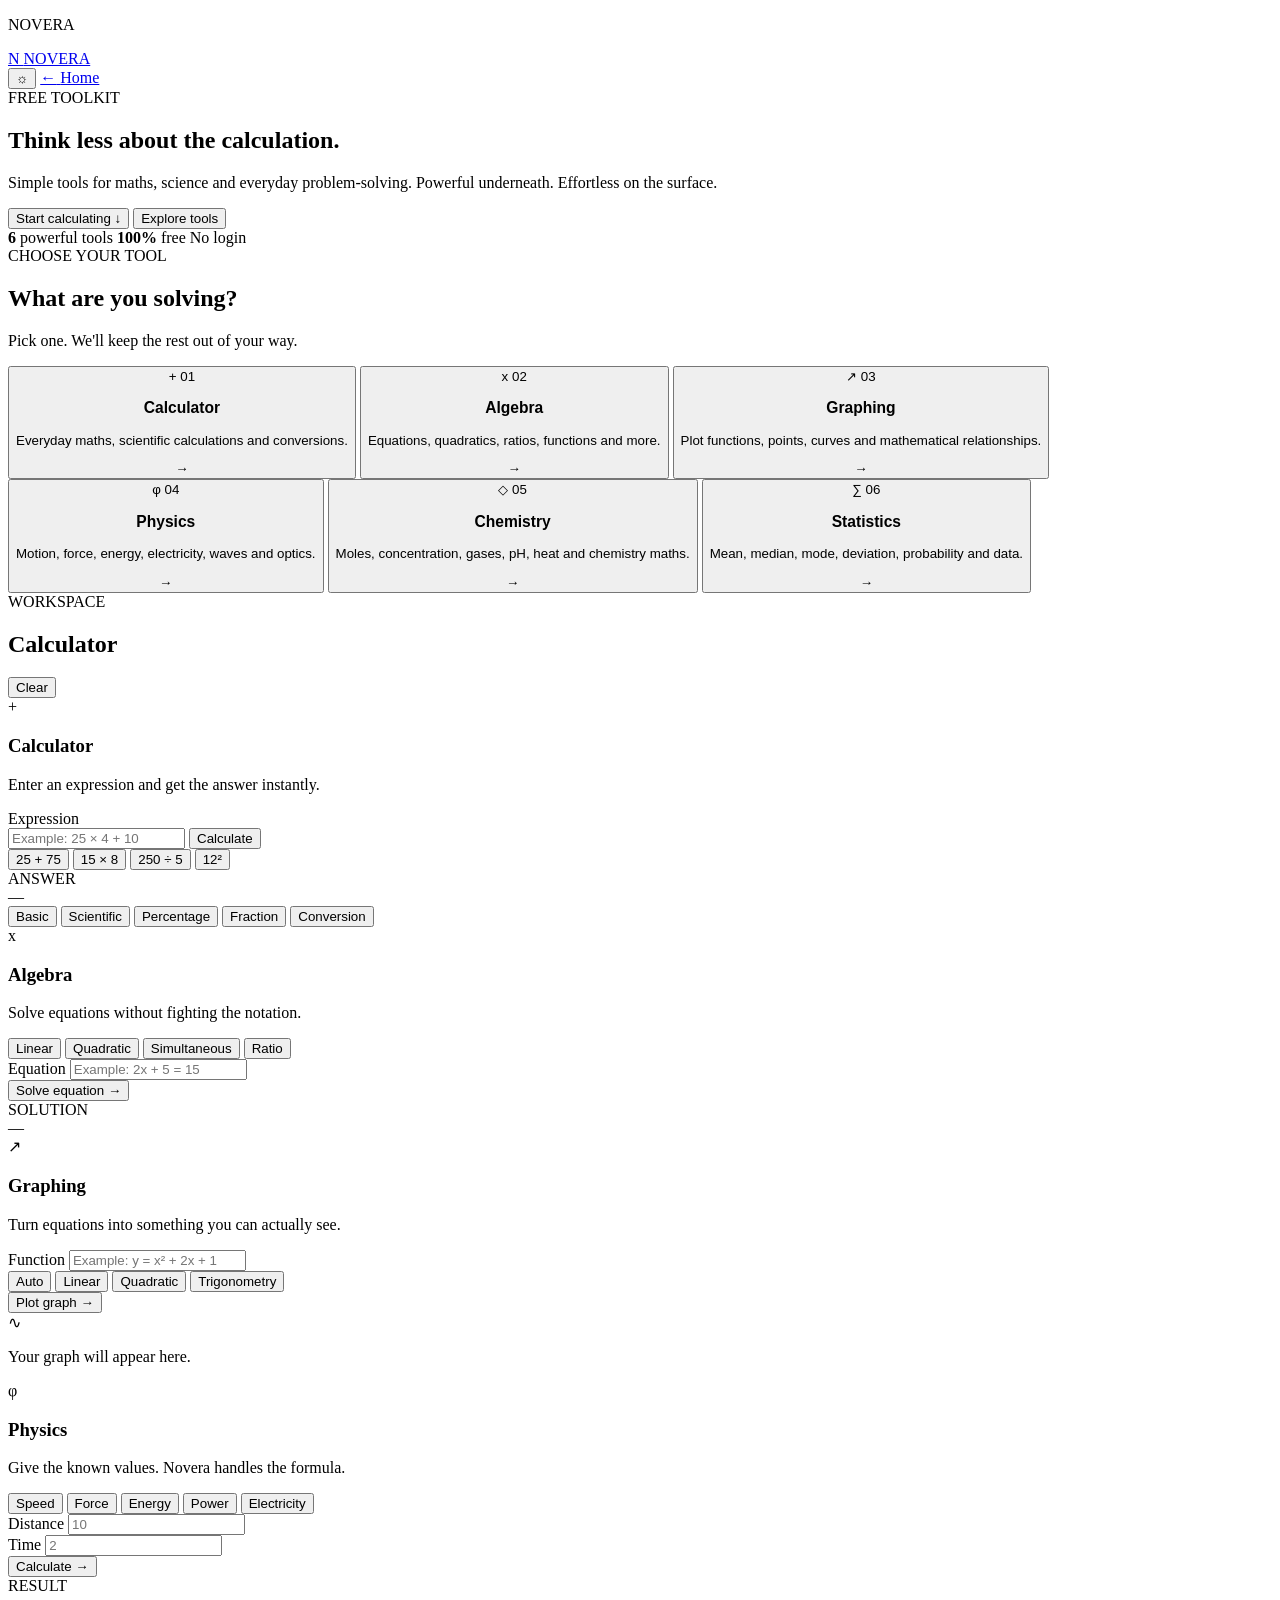
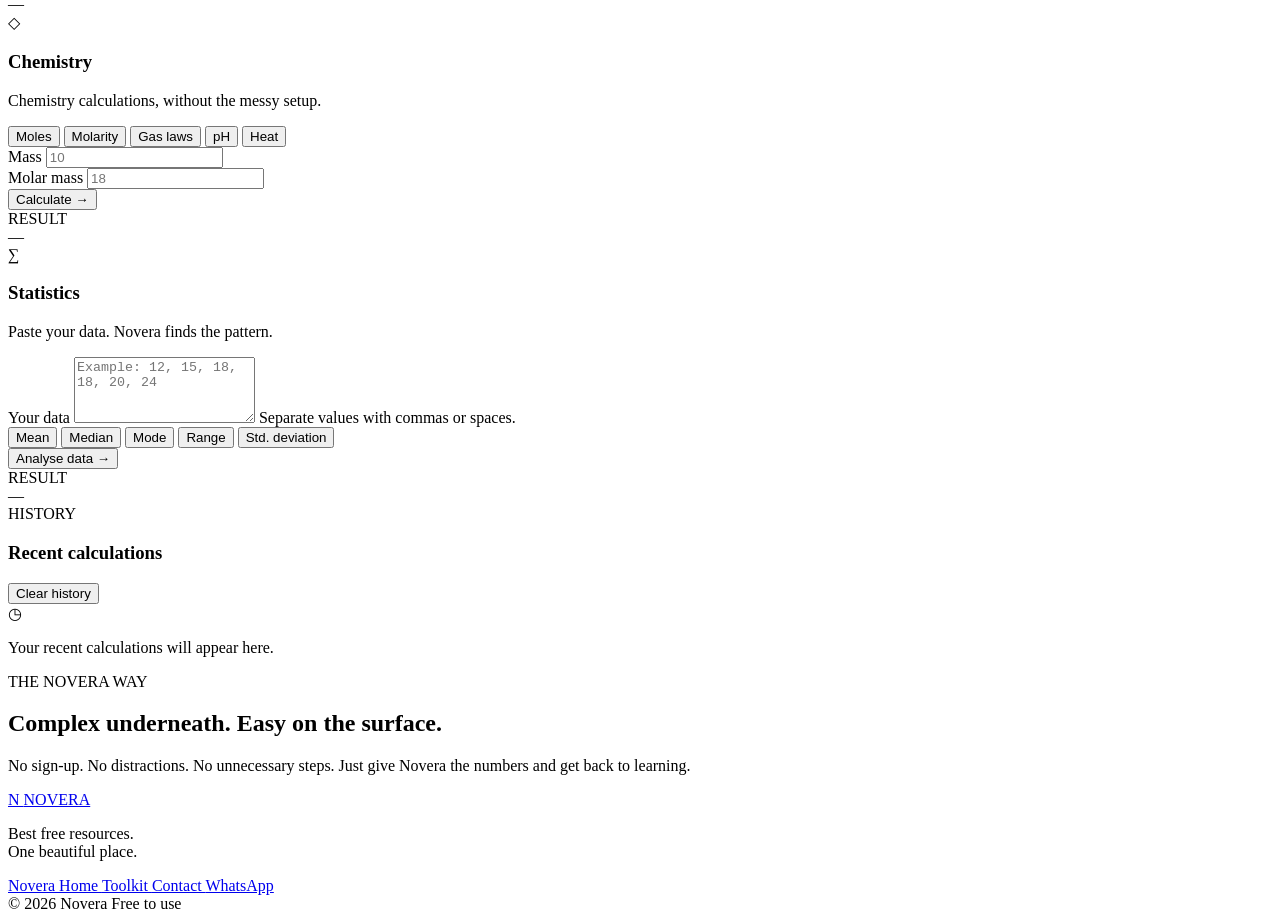
==== tools/index.html @ 9b9b4487 "Build Novera toolkit interface" ====
<!DOCTYPE html>
<html lang="en">
<head>
  <meta charset="UTF-8">

  <meta
    name="viewport"
    content="width=device-width, initial-scale=1.0, viewport-fit=cover"
  >

  <meta
    name="theme-color"
    content="#0b0c10"
  >

  <meta
    name="description"
    content="Novera Toolkit — free, simple and powerful calculators for mathematics, physics, chemistry and statistics."
  >

  <meta
    name="robots"
    content="index, follow"
  >

  <link
    rel="canonical"
    href="https://noveraeducation.github.io/novera/tools/"
  >

  <title>Novera Toolkit — Simple Tools. Powerful Calculations.</title>

  <!-- =====================================================
       TOOLKIT STYLES
  ====================================================== -->

  <link
    rel="stylesheet"
    href="toolkit.css"
  >
</head>

<body>

  <!-- =====================================================
       PAGE LOADER
  ====================================================== -->

  <div
    id="pageLoader"
    class="page-loader"
    aria-hidden="true"
  >
    <div class="loader-mark">
      <span></span>
      <span></span>
      <span></span>
    </div>

    <p>NOVERA</p>
  </div>


  <!-- =====================================================
       HEADER
  ====================================================== -->

  <header
    class="toolkit-header"
    id="toolkitHeader"
  >

    <div class="header-inner">

      <!-- Brand -->

      <a
        href="../index.html"
        class="brand"
        aria-label="Novera home"
      >

        <span class="brand-symbol">
          N
        </span>

        <span class="brand-text">
          NOVERA
        </span>

      </a>


      <!-- Header actions -->

      <div class="header-actions">

        <button
          type="button"
          class="icon-button"
          id="themeToggle"
          aria-label="Toggle dark and light mode"
          title="Toggle theme"
        >
          <span id="themeIcon">☼</span>
        </button>

        <a
          href="../index.html"
          class="back-button"
        >
          <span>←</span>
          <span>Home</span>
        </a>

      </div>

    </div>

  </header>


  <!-- =====================================================
       MAIN
  ====================================================== -->

  <main id="mainContent">


    <!-- ===================================================
         HERO
    ==================================================== -->

    <section
      class="toolkit-hero"
      aria-labelledby="toolkitTitle"
    >

      <div class="hero-glow hero-glow-one"></div>
      <div class="hero-glow hero-glow-two"></div>

      <div class="hero-inner">

        <div class="eyebrow">
          <span class="eyebrow-dot"></span>
          FREE TOOLKIT
        </div>


        <h1 id="toolkitTitle">
          Think less about
          <span>the calculation.</span>
        </h1>


        <p class="hero-description">
          Simple tools for maths, science and everyday problem-solving.
          Powerful underneath. Effortless on the surface.
        </p>


        <div class="hero-actions">

          <button
            type="button"
            class="primary-action"
            id="startToolkit"
          >
            <span>Start calculating</span>
            <span class="action-arrow">↓</span>
          </button>

          <button
            type="button"
            class="secondary-action"
            id="showAllTools"
          >
            Explore tools
          </button>

        </div>


        <div class="hero-meta">

          <span>
            <strong>6</strong>
            powerful tools
          </span>

          <span class="meta-divider"></span>

          <span>
            <strong>100%</strong>
            free
          </span>

          <span class="meta-divider"></span>

          <span>
            No login
          </span>

        </div>

      </div>

    </section>


    <!-- ===================================================
         TOOL SELECTOR
    ==================================================== -->

    <section
      class="tool-selector-section"
      id="tools"
      aria-labelledby="toolSelectorTitle"
    >

      <div class="section-container">


        <div class="section-heading">

          <div>

            <span class="section-kicker">
              CHOOSE YOUR TOOL
            </span>

            <h2 id="toolSelectorTitle">
              What are you solving?
            </h2>

          </div>

          <p class="section-note">
            Pick one. We'll keep the rest out of your way.
          </p>

        </div>


        <!-- =================================================
             TOOL CARDS
        ================================================== -->

        <div
          class="tool-grid"
          id="toolGrid"
        >


          <!-- CALCULATOR -->

          <button
            type="button"
            class="tool-card active"
            data-tool="calculator"
            aria-label="Open Calculator"
          >

            <div class="tool-card-top">

              <span class="tool-icon calculator-icon">
                +
              </span>

              <span class="tool-number">
                01
              </span>

            </div>

            <div class="tool-card-content">

              <h3>
                Calculator
              </h3>

              <p>
                Everyday maths, scientific calculations and conversions.
              </p>

            </div>

            <span class="tool-card-arrow">
              →
            </span>

          </button>


          <!-- ALGEBRA -->

          <button
            type="button"
            class="tool-card"
            data-tool="algebra"
            aria-label="Open Algebra"
          >

            <div class="tool-card-top">

              <span class="tool-icon algebra-icon">
                x
              </span>

              <span class="tool-number">
                02
              </span>

            </div>

            <div class="tool-card-content">

              <h3>
                Algebra
              </h3>

              <p>
                Equations, quadratics, ratios, functions and more.
              </p>

            </div>

            <span class="tool-card-arrow">
              →
            </span>

          </button>


          <!-- GRAPH -->

          <button
            type="button"
            class="tool-card"
            data-tool="graph"
            aria-label="Open Graphing"
          >

            <div class="tool-card-top">

              <span class="tool-icon graph-icon">
                ↗
              </span>

              <span class="tool-number">
                03
              </span>

            </div>

            <div class="tool-card-content">

              <h3>
                Graphing
              </h3>

              <p>
                Plot functions, points, curves and mathematical relationships.
              </p>

            </div>

            <span class="tool-card-arrow">
              →
            </span>

          </button>


          <!-- PHYSICS -->

          <button
            type="button"
            class="tool-card"
            data-tool="physics"
            aria-label="Open Physics"
          >

            <div class="tool-card-top">

              <span class="tool-icon physics-icon">
                φ
              </span>

              <span class="tool-number">
                04
              </span>

            </div>

            <div class="tool-card-content">

              <h3>
                Physics
              </h3>

              <p>
                Motion, force, energy, electricity, waves and optics.
              </p>

            </div>

            <span class="tool-card-arrow">
              →
            </span>

          </button>


          <!-- CHEMISTRY -->

          <button
            type="button"
            class="tool-card"
            data-tool="chemistry"
            aria-label="Open Chemistry"
          >

            <div class="tool-card-top">

              <span class="tool-icon chemistry-icon">
                ◇
              </span>

              <span class="tool-number">
                05
              </span>

            </div>

            <div class="tool-card-content">

              <h3>
                Chemistry
              </h3>

              <p>
                Moles, concentration, gases, pH, heat and chemistry maths.
              </p>

            </div>

            <span class="tool-card-arrow">
              →
            </span>

          </button>


          <!-- STATISTICS -->

          <button
            type="button"
            class="tool-card"
            data-tool="statistics"
            aria-label="Open Statistics"
          >

            <div class="tool-card-top">

              <span class="tool-icon statistics-icon">
                ∑
              </span>

              <span class="tool-number">
                06
              </span>

            </div>

            <div class="tool-card-content">

              <h3>
                Statistics
              </h3>

              <p>
                Mean, median, mode, deviation, probability and data.
              </p>

            </div>

            <span class="tool-card-arrow">
              →
            </span>

          </button>


        </div>

      </div>

    </section>


    <!-- ===================================================
         WORKSPACE
    ==================================================== -->

    <section
      class="workspace-section"
      id="workspace"
      aria-labelledby="workspaceTitle"
    >

      <div class="workspace-container">


        <!-- Workspace header -->

        <div class="workspace-header">

          <div>

            <span class="section-kicker">
              WORKSPACE
            </span>

            <h2 id="workspaceTitle">
              Calculator
            </h2>

          </div>


          <button
            type="button"
            class="clear-button"
            id="clearWorkspace"
          >
            Clear
          </button>

        </div>


        <!-- =================================================
             TOOL PANEL
        ================================================== -->

        <div
          class="tool-workspace"
          id="toolWorkspace"
        >


          <!-- =================================================
               CALCULATOR PANEL
          ================================================== -->

          <div
            class="tool-panel active-panel"
            id="panel-calculator"
            data-panel="calculator"
          >

            <div class="panel-intro">

              <span class="panel-icon">
                +
              </span>

              <div>

                <h3>
                  Calculator
                </h3>

                <p>
                  Enter an expression and get the answer instantly.
                </p>

              </div>

            </div>


            <div class="input-group">

              <label for="calculatorInput">
                Expression
              </label>

              <div class="input-with-action">

                <input
                  type="text"
                  id="calculatorInput"
                  class="main-input"
                  inputmode="decimal"
                  autocomplete="off"
                  spellcheck="false"
                  placeholder="Example: 25 × 4 + 10"
                >

                <button
                  type="button"
                  class="input-action"
                  id="calculateBasic"
                >
                  Calculate
                </button>

              </div>

            </div>


            <div class="quick-chips">

              <button type="button" data-expression="25 + 75">
                25 + 75
              </button>

              <button type="button" data-expression="15 × 8">
                15 × 8
              </button>

              <button type="button" data-expression="250 ÷ 5">
                250 ÷ 5
              </button>

              <button type="button" data-expression="12²">
                12²
              </button>

            </div>


            <div
              class="answer-card"
              id="calculatorAnswer"
              aria-live="polite"
            >

              <span class="answer-label">
                ANSWER
              </span>

              <div class="answer-value">
                —
              </div>

              <div class="answer-unit"></div>

              <div class="answer-formula"></div>

            </div>


            <div class="calculator-modes">

              <button
                type="button"
                class="mode-button active"
                data-calculator-mode="basic"
              >
                Basic
              </button>

              <button
                type="button"
                class="mode-button"
                data-calculator-mode="scientific"
              >
                Scientific
              </button>

              <button
                type="button"
                class="mode-button"
                data-calculator-mode="percentage"
              >
                Percentage
              </button>

              <button
                type="button"
                class="mode-button"
                data-calculator-mode="fraction"
              >
                Fraction
              </button>

              <button
                type="button"
                class="mode-button"
                data-calculator-mode="conversion"
              >
                Conversion
              </button>

            </div>

          </div>


          <!-- =================================================
               ALGEBRA PANEL
          ================================================== -->

          <div
            class="tool-panel"
            id="panel-algebra"
            data-panel="algebra"
          >

            <div class="panel-intro">

              <span class="panel-icon">
                x
              </span>

              <div>

                <h3>
                  Algebra
                </h3>

                <p>
                  Solve equations without fighting the notation.
                </p>

              </div>

            </div>


            <div class="algebra-mode-selector">

              <button
                type="button"
                class="subtool-button active"
                data-algebra-mode="linear"
              >
                Linear
              </button>

              <button
                type="button"
                class="subtool-button"
                data-algebra-mode="quadratic"
              >
                Quadratic
              </button>

              <button
                type="button"
                class="subtool-button"
                data-algebra-mode="simultaneous"
              >
                Simultaneous
              </button>

              <button
                type="button"
                class="subtool-button"
                data-algebra-mode="ratio"
              >
                Ratio
              </button>

            </div>


            <div class="input-group">

              <label for="algebraInput">
                Equation
              </label>

              <input
                type="text"
                id="algebraInput"
                class="main-input"
                autocomplete="off"
                spellcheck="false"
                placeholder="Example: 2x + 5 = 15"
              >

            </div>


            <button
              type="button"
              class="primary-calculate-button"
              id="solveAlgebra"
            >
              Solve equation
              <span>→</span>
            </button>


            <div
              class="answer-card"
              id="algebraAnswer"
              aria-live="polite"
            >

              <span class="answer-label">
                SOLUTION
              </span>

              <div class="answer-value">
                —
              </div>

              <div class="answer-formula"></div>

              <div class="answer-steps"></div>

            </div>

          </div>


          <!-- =================================================
               GRAPH PANEL
          ================================================== -->

          <div
            class="tool-panel"
            id="panel-graph"
            data-panel="graph"
          >

            <div class="panel-intro">

              <span class="panel-icon">
                ↗
              </span>

              <div>

                <h3>
                  Graphing
                </h3>

                <p>
                  Turn equations into something you can actually see.
                </p>

              </div>

            </div>


            <div class="input-group">

              <label for="graphInput">
                Function
              </label>

              <input
                type="text"
                id="graphInput"
                class="main-input"
                autocomplete="off"
                spellcheck="false"
                placeholder="Example: y = x² + 2x + 1"
              >

            </div>


            <div class="graph-options">

              <button
                type="button"
                class="option-chip active"
                data-graph-type="auto"
              >
                Auto
              </button>

              <button
                type="button"
                class="option-chip"
                data-graph-type="linear"
              >
                Linear
              </button>

              <button
                type="button"
                class="option-chip"
                data-graph-type="quadratic"
              >
                Quadratic
              </button>

              <button
                type="button"
                class="option-chip"
                data-graph-type="trig"
              >
                Trigonometry
              </button>

            </div>


            <button
              type="button"
              class="primary-calculate-button"
              id="plotGraph"
            >
              Plot graph
              <span>→</span>
            </button>


            <div
              class="graph-display"
              id="graphDisplay"
            >

              <div class="graph-empty-state">

                <span class="graph-empty-icon">
                  ∿
                </span>

                <p>
                  Your graph will appear here.
                </p>

              </div>

            </div>

          </div>


          <!-- =================================================
               PHYSICS PANEL
          ================================================== -->

          <div
            class="tool-panel"
            id="panel-physics"
            data-panel="physics"
          >

            <div class="panel-intro">

              <span class="panel-icon">
                φ
              </span>

              <div>

                <h3>
                  Physics
                </h3>

                <p>
                  Give the known values. Novera handles the formula.
                </p>

              </div>

            </div>


            <div class="physics-selector">

              <button
                type="button"
                class="subtool-button active"
                data-physics-mode="speed"
              >
                Speed
              </button>

              <button
                type="button"
                class="subtool-button"
                data-physics-mode="force"
              >
                Force
              </button>

              <button
                type="button"
                class="subtool-button"
                data-physics-mode="energy"
              >
                Energy
              </button>

              <button
                type="button"
                class="subtool-button"
                data-physics-mode="power"
              >
                Power
              </button>

              <button
                type="button"
                class="subtool-button"
                data-physics-mode="electricity"
              >
                Electricity
              </button>

            </div>


            <div
              class="dynamic-fields"
              id="physicsFields"
            >

              <div class="input-group">

                <label for="physicsDistance">
                  Distance
                </label>

                <input
                  type="number"
                  id="physicsDistance"
                  class="main-input"
                  inputmode="decimal"
                  placeholder="10"
                >

              </div>


              <div class="input-group">

                <label for="physicsTime">
                  Time
                </label>

                <input
                  type="number"
                  id="physicsTime"
                  class="main-input"
                  inputmode="decimal"
                  placeholder="2"
                >

              </div>

            </div>


            <button
              type="button"
              class="primary-calculate-button"
              id="calculatePhysics"
            >
              Calculate
              <span>→</span>
            </button>


            <div
              class="answer-card"
              id="physicsAnswer"
              aria-live="polite"
            >

              <span class="answer-label">
                RESULT
              </span>

              <div class="answer-value">
                —
              </div>

              <div class="answer-unit"></div>

              <div class="answer-formula"></div>

              <div class="answer-steps"></div>

            </div>

          </div>


          <!-- =================================================
               CHEMISTRY PANEL
          ================================================== -->

          <div
            class="tool-panel"
            id="panel-chemistry"
            data-panel="chemistry"
          >

            <div class="panel-intro">

              <span class="panel-icon">
                ◇
              </span>

              <div>

                <h3>
                  Chemistry
                </h3>

                <p>
                  Chemistry calculations, without the messy setup.
                </p>

              </div>

            </div>


            <div class="chemistry-selector">

              <button
                type="button"
                class="subtool-button active"
                data-chemistry-mode="moles"
              >
                Moles
              </button>

              <button
                type="button"
                class="subtool-button"
                data-chemistry-mode="molarity"
              >
                Molarity
              </button>

              <button
                type="button"
                class="subtool-button"
                data-chemistry-mode="gas"
              >
                Gas laws
              </button>

              <button
                type="button"
                class="subtool-button"
                data-chemistry-mode="ph"
              >
                pH
              </button>

              <button
                type="button"
                class="subtool-button"
                data-chemistry-mode="heat"
              >
                Heat
              </button>

            </div>


            <div
              class="dynamic-fields"
              id="chemistryFields"
            >

              <div class="input-group">

                <label for="chemistryValueOne">
                  Mass
                </label>

                <input
                  type="number"
                  id="chemistryValueOne"
                  class="main-input"
                  inputmode="decimal"
                  placeholder="10"
                >

              </div>


              <div class="input-group">

                <label for="chemistryValueTwo">
                  Molar mass
                </label>

                <input
                  type="number"
                  id="chemistryValueTwo"
                  class="main-input"
                  inputmode="decimal"
                  placeholder="18"
                >

              </div>

            </div>


            <button
              type="button"
              class="primary-calculate-button"
              id="calculateChemistry"
            >
              Calculate
              <span>→</span>
            </button>


            <div
              class="answer-card"
              id="chemistryAnswer"
              aria-live="polite"
            >

              <span class="answer-label">
                RESULT
              </span>

              <div class="answer-value">
                —
              </div>

              <div class="answer-unit"></div>

              <div class="answer-formula"></div>

              <div class="answer-steps"></div>

            </div>

          </div>


          <!-- =================================================
               STATISTICS PANEL
          ================================================== -->

          <div
            class="tool-panel"
            id="panel-statistics"
            data-panel="statistics"
          >

            <div class="panel-intro">

              <span class="panel-icon">
                ∑
              </span>

              <div>

                <h3>
                  Statistics
                </h3>

                <p>
                  Paste your data. Novera finds the pattern.
                </p>

              </div>

            </div>


            <div class="input-group">

              <label for="statisticsInput">
                Your data
              </label>

              <textarea
                id="statisticsInput"
                class="data-input"
                rows="4"
                spellcheck="false"
                placeholder="Example: 12, 15, 18, 18, 20, 24"
              ></textarea>

              <span class="input-help">
                Separate values with commas or spaces.
              </span>

            </div>


            <div class="statistics-selector">

              <button
                type="button"
                class="subtool-button active"
                data-statistics-mode="mean"
              >
                Mean
              </button>

              <button
                type="button"
                class="subtool-button"
                data-statistics-mode="median"
              >
                Median
              </button>

              <button
                type="button"
                class="subtool-button"
                data-statistics-mode="mode"
              >
                Mode
              </button>

              <button
                type="button"
                class="subtool-button"
                data-statistics-mode="range"
              >
                Range
              </button>

              <button
                type="button"
                class="subtool-button"
                data-statistics-mode="sd"
              >
                Std. deviation
              </button>

            </div>


            <button
              type="button"
              class="primary-calculate-button"
              id="calculateStatistics"
            >
              Analyse data
              <span>→</span>
            </button>


            <div
              class="answer-card"
              id="statisticsAnswer"
              aria-live="polite"
            >

              <span class="answer-label">
                RESULT
              </span>

              <div class="answer-value">
                —
              </div>

              <div class="answer-formula"></div>

              <div class="answer-steps"></div>

            </div>

          </div>


        </div>


        <!-- =================================================
             RECENT / HISTORY
        ================================================== -->

        <div
          class="calculation-history"
          id="calculationHistory"
        >

          <div class="history-header">

            <div>

              <span class="section-kicker">
                HISTORY
              </span>

              <h3>
                Recent calculations
              </h3>

            </div>

            <button
              type="button"
              id="clearHistory"
              class="text-button"
            >
              Clear history
            </button>

          </div>


          <div
            class="history-list"
            id="historyList"
          >

            <div class="history-empty">
              <span>◷</span>
              <p>
                Your recent calculations will appear here.
              </p>
            </div>

          </div>

        </div>

      </div>

    </section>


    <!-- ===================================================
         SIMPLE PHILOSOPHY
    ==================================================== -->

    <section class="toolkit-philosophy">

      <div class="philosophy-inner">

        <span class="section-kicker">
          THE NOVERA WAY
        </span>

        <h2>
          Complex underneath.
          <span>Easy on the surface.</span>
        </h2>

        <p>
          No sign-up. No distractions. No unnecessary steps.
          Just give Novera the numbers and get back to learning.
        </p>

      </div>

    </section>


  </main>


  <!-- =====================================================
       FOOTER
  ====================================================== -->

  <footer class="toolkit-footer">

    <div class="footer-inner">

      <div class="footer-brand">

        <a
          href="../index.html"
          class="brand"
        >

          <span class="brand-symbol">
            N
          </span>

          <span class="brand-text">
            NOVERA
          </span>

        </a>

        <p>
          Best free resources.<br>
          One beautiful place.
        </p>

      </div>


      <div class="footer-links">

        <a href="../index.html">
          Novera Home
        </a>

        <a href="#tools">
          Toolkit
        </a>

        <a href="mailto:novera.education@proton.me">
          Contact
        </a>

        <a
          href="https://wa.me/917699256003"
          target="_blank"
          rel="noopener"
        >
          WhatsApp
        </a>

      </div>


      <div class="footer-bottom">

        <span>
          © 2026 Novera
        </span>

        <span>
          Free to use
        </span>

      </div>

    </div>

  </footer>


  <!-- =====================================================
       TOOL ENGINES
  ====================================================== -->

  <script src="calculator.js"></script>
  <script src="algebra.js"></script>
  <script src="graph.js"></script>
  <script src="physics.js"></script>
  <script src="chemistry.js"></script>
  <script src="statistics.js"></script>


  <!-- =====================================================
       TOOLKIT CONTROLLER
  ====================================================== -->

  <script src="toolkit.js"></script>


</body>
</html>
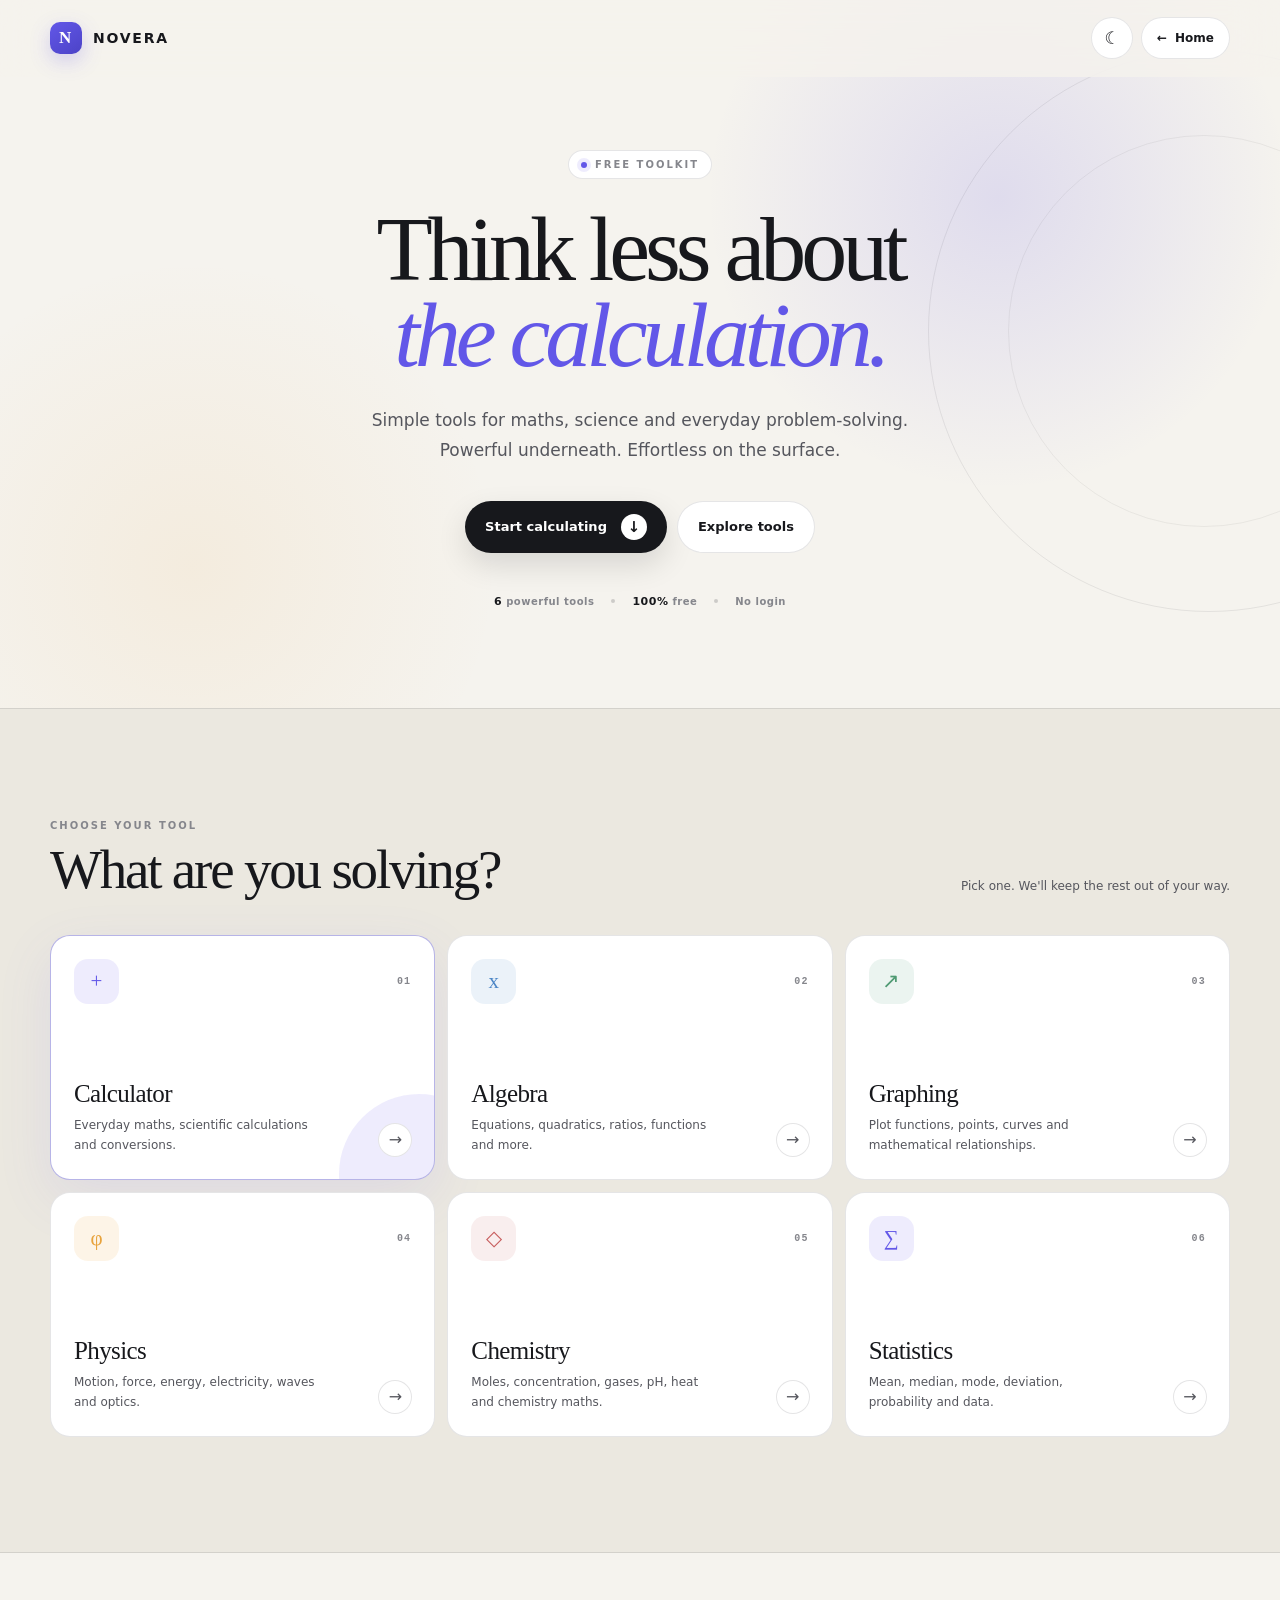
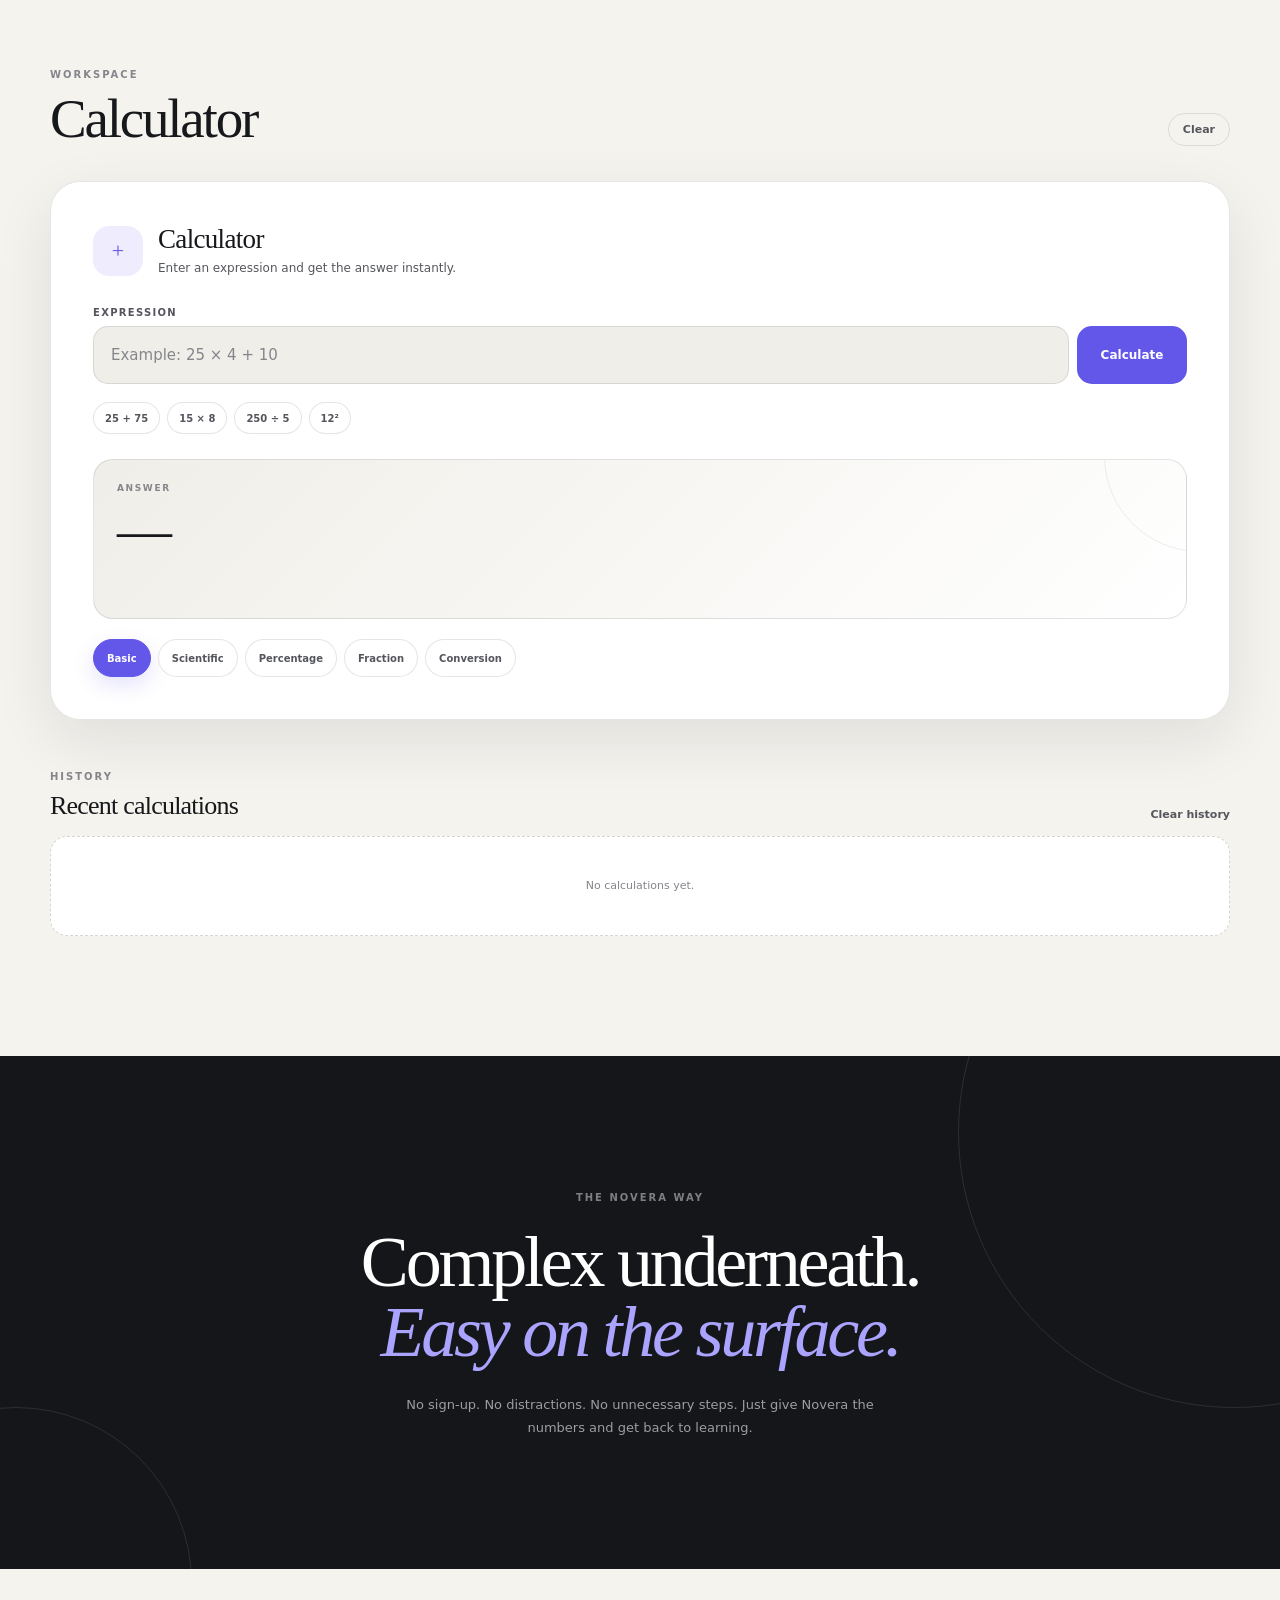
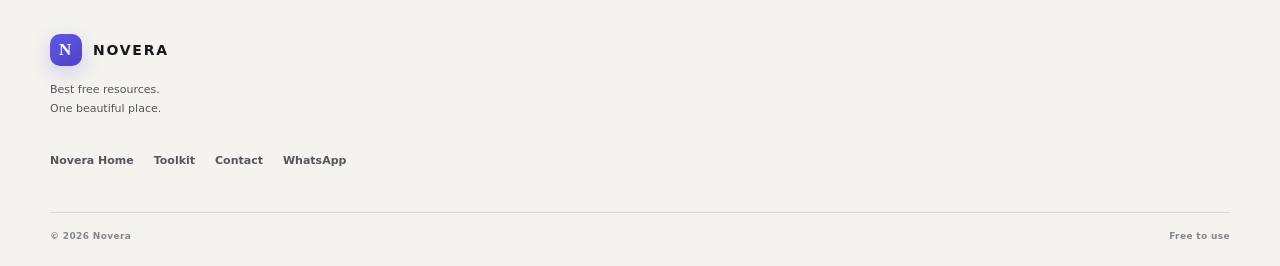
==== commit 11cc00fe: "Update index.html" ====
--- a/tools/index.html
+++ b/tools/index.html
@@ -29,10 +29,6 @@
   >
 
   <title>Novera Toolkit — Simple Tools. Powerful Calculations.</title>
-
-  <!-- =====================================================
-       TOOLKIT STYLES
-  ====================================================== -->
 
   <link
     rel="stylesheet"
@@ -43,25 +39,6 @@
 <body>
 
   <!-- =====================================================
-       PAGE LOADER
-  ====================================================== -->
-
-  <div
-    id="pageLoader"
-    class="page-loader"
-    aria-hidden="true"
-  >
-    <div class="loader-mark">
-      <span></span>
-      <span></span>
-      <span></span>
-    </div>
-
-    <p>NOVERA</p>
-  </div>
-
-
-  <!-- =====================================================
        HEADER
   ====================================================== -->
 
@@ -71,27 +48,15 @@
   >
 
     <div class="header-inner">
-
-      <!-- Brand -->
 
       <a
         href="../index.html"
         class="brand"
         aria-label="Novera home"
       >
-
-        <span class="brand-symbol">
-          N
-        </span>
-
-        <span class="brand-text">
-          NOVERA
-        </span>
-
+        <span class="brand-symbol">N</span>
+        <span class="brand-text">NOVERA</span>
       </a>
-
-
-      <!-- Header actions -->
 
       <div class="header-actions">
 
@@ -126,7 +91,6 @@
 
   <main id="mainContent">
 
-
     <!-- ===================================================
          HERO
     ==================================================== -->
@@ -146,19 +110,16 @@
           FREE TOOLKIT
         </div>
 
-
         <h1 id="toolkitTitle">
           Think less about
           <span>the calculation.</span>
         </h1>
 
-
         <p class="hero-description">
           Simple tools for maths, science and everyday problem-solving.
           Powerful underneath. Effortless on the surface.
         </p>
 
-
         <div class="hero-actions">
 
           <button
@@ -179,7 +140,6 @@
           </button>
 
         </div>
-
 
         <div class="hero-meta">
 
@@ -220,7 +180,6 @@
 
       <div class="section-container">
 
-
         <div class="section-heading">
 
           <div>
@@ -242,15 +201,12 @@
         </div>
 
 
-        <!-- =================================================
-             TOOL CARDS
-        ================================================== -->
+        <!-- TOOL GRID -->
 
         <div
           class="tool-grid"
           id="toolGrid"
         >
-
 
           <!-- CALCULATOR -->
 
@@ -275,9 +231,7 @@
 
             <div class="tool-card-content">
 
-              <h3>
-                Calculator
-              </h3>
+              <h3>Calculator</h3>
 
               <p>
                 Everyday maths, scientific calculations and conversions.
@@ -285,9 +239,7 @@
 
             </div>
 
-            <span class="tool-card-arrow">
-              →
-            </span>
+            <span class="tool-card-arrow">→</span>
 
           </button>
 
@@ -315,9 +267,7 @@
 
             <div class="tool-card-content">
 
-              <h3>
-                Algebra
-              </h3>
+              <h3>Algebra</h3>
 
               <p>
                 Equations, quadratics, ratios, functions and more.
@@ -325,9 +275,7 @@
 
             </div>
 
-            <span class="tool-card-arrow">
-              →
-            </span>
+            <span class="tool-card-arrow">→</span>
 
           </button>
 
@@ -355,9 +303,7 @@
 
             <div class="tool-card-content">
 
-              <h3>
-                Graphing
-              </h3>
+              <h3>Graphing</h3>
 
               <p>
                 Plot functions, points, curves and mathematical relationships.
@@ -365,9 +311,7 @@
 
             </div>
 
-            <span class="tool-card-arrow">
-              →
-            </span>
+            <span class="tool-card-arrow">→</span>
 
           </button>
 
@@ -395,9 +339,7 @@
 
             <div class="tool-card-content">
 
-              <h3>
-                Physics
-              </h3>
+              <h3>Physics</h3>
 
               <p>
                 Motion, force, energy, electricity, waves and optics.
@@ -405,9 +347,7 @@
 
             </div>
 
-            <span class="tool-card-arrow">
-              →
-            </span>
+            <span class="tool-card-arrow">→</span>
 
           </button>
 
@@ -435,9 +375,7 @@
 
             <div class="tool-card-content">
 
-              <h3>
-                Chemistry
-              </h3>
+              <h3>Chemistry</h3>
 
               <p>
                 Moles, concentration, gases, pH, heat and chemistry maths.
@@ -445,9 +383,7 @@
 
             </div>
 
-            <span class="tool-card-arrow">
-              →
-            </span>
+            <span class="tool-card-arrow">→</span>
 
           </button>
 
@@ -475,9 +411,7 @@
 
             <div class="tool-card-content">
 
-              <h3>
-                Statistics
-              </h3>
+              <h3>Statistics</h3>
 
               <p>
                 Mean, median, mode, deviation, probability and data.
@@ -485,12 +419,9 @@
 
             </div>
 
-            <span class="tool-card-arrow">
-              →
-            </span>
+            <span class="tool-card-arrow">→</span>
 
           </button>
-
 
         </div>
 
@@ -511,9 +442,6 @@
 
       <div class="workspace-container">
 
-
-        <!-- Workspace header -->
-
         <div class="workspace-header">
 
           <div>
@@ -527,7 +455,6 @@
             </h2>
 
           </div>
-
 
           <button
             type="button"
@@ -540,10 +467,6 @@
         </div>
 
 
-        <!-- =================================================
-             TOOL PANEL
-        ================================================== -->
-
         <div
           class="tool-workspace"
           id="toolWorkspace"
@@ -551,7 +474,7 @@
 
 
           <!-- =================================================
-               CALCULATOR PANEL
+               CALCULATOR
           ================================================== -->
 
           <div
@@ -562,15 +485,11 @@
 
             <div class="panel-intro">
 
-              <span class="panel-icon">
-                +
-              </span>
+              <span class="panel-icon">+</span>
 
               <div>
 
-                <h3>
-                  Calculator
-                </h3>
+                <h3>Calculator</h3>
 
                 <p>
                   Enter an expression and get the answer instantly.
@@ -702,7 +621,7 @@
 
 
           <!-- =================================================
-               ALGEBRA PANEL
+               ALGEBRA
           ================================================== -->
 
           <div
@@ -713,15 +632,11 @@
 
             <div class="panel-intro">
 
-              <span class="panel-icon">
-                x
-              </span>
+              <span class="panel-icon">x</span>
 
               <div>
 
-                <h3>
-                  Algebra
-                </h3>
+                <h3>Algebra</h3>
 
                 <p>
                   Solve equations without fighting the notation.
@@ -812,7 +727,6 @@
               </div>
 
               <div class="answer-formula"></div>
-
               <div class="answer-steps"></div>
 
             </div>
@@ -821,7 +735,7 @@
 
 
           <!-- =================================================
-               GRAPH PANEL
+               GRAPH
           ================================================== -->
 
           <div
@@ -832,15 +746,11 @@
 
             <div class="panel-intro">
 
-              <span class="panel-icon">
-                ↗
-              </span>
+              <span class="panel-icon">↗</span>
 
               <div>
 
-                <h3>
-                  Graphing
-                </h3>
+                <h3>Graphing</h3>
 
                 <p>
                   Turn equations into something you can actually see.
@@ -939,7 +849,7 @@
 
 
           <!-- =================================================
-               PHYSICS PANEL
+               PHYSICS
           ================================================== -->
 
           <div
@@ -950,15 +860,11 @@
 
             <div class="panel-intro">
 
-              <span class="panel-icon">
-                φ
-              </span>
+              <span class="panel-icon">φ</span>
 
               <div>
 
-                <h3>
-                  Physics
-                </h3>
+                <h3>Physics</h3>
 
                 <p>
                   Give the known values. Novera handles the formula.
@@ -1017,42 +923,7 @@
             <div
               class="dynamic-fields"
               id="physicsFields"
-            >
-
-              <div class="input-group">
-
-                <label for="physicsDistance">
-                  Distance
-                </label>
-
-                <input
-                  type="number"
-                  id="physicsDistance"
-                  class="main-input"
-                  inputmode="decimal"
-                  placeholder="10"
-                >
-
-              </div>
-
-
-              <div class="input-group">
-
-                <label for="physicsTime">
-                  Time
-                </label>
-
-                <input
-                  type="number"
-                  id="physicsTime"
-                  class="main-input"
-                  inputmode="decimal"
-                  placeholder="2"
-                >
-
-              </div>
-
-            </div>
+            ></div>
 
 
             <button
@@ -1080,9 +951,7 @@
               </div>
 
               <div class="answer-unit"></div>
-
               <div class="answer-formula"></div>
-
               <div class="answer-steps"></div>
 
             </div>
@@ -1091,7 +960,7 @@
 
 
           <!-- =================================================
-               CHEMISTRY PANEL
+               CHEMISTRY
           ================================================== -->
 
           <div
@@ -1102,15 +971,11 @@
 
             <div class="panel-intro">
 
-              <span class="panel-icon">
-                ◇
-              </span>
+              <span class="panel-icon">◇</span>
 
               <div>
 
-                <h3>
-                  Chemistry
-                </h3>
+                <h3>Chemistry</h3>
 
                 <p>
                   Chemistry calculations, without the messy setup.
@@ -1169,42 +1034,7 @@
             <div
               class="dynamic-fields"
               id="chemistryFields"
-            >
-
-              <div class="input-group">
-
-                <label for="chemistryValueOne">
-                  Mass
-                </label>
-
-                <input
-                  type="number"
-                  id="chemistryValueOne"
-                  class="main-input"
-                  inputmode="decimal"
-                  placeholder="10"
-                >
-
-              </div>
-
-
-              <div class="input-group">
-
-                <label for="chemistryValueTwo">
-                  Molar mass
-                </label>
-
-                <input
-                  type="number"
-                  id="chemistryValueTwo"
-                  class="main-input"
-                  inputmode="decimal"
-                  placeholder="18"
-                >
-
-              </div>
-
-            </div>
+            ></div>
 
 
             <button
@@ -1232,9 +1062,7 @@
               </div>
 
               <div class="answer-unit"></div>
-
               <div class="answer-formula"></div>
-
               <div class="answer-steps"></div>
 
             </div>
@@ -1243,7 +1071,7 @@
 
 
           <!-- =================================================
-               STATISTICS PANEL
+               STATISTICS
           ================================================== -->
 
           <div
@@ -1254,15 +1082,11 @@
 
             <div class="panel-intro">
 
-              <span class="panel-icon">
-                ∑
-              </span>
+              <span class="panel-icon">∑</span>
 
               <div>
 
-                <h3>
-                  Statistics
-                </h3>
+                <h3>Statistics</h3>
 
                 <p>
                   Paste your data. Novera finds the pattern.
@@ -1364,20 +1188,16 @@
               </div>
 
               <div class="answer-formula"></div>
-
               <div class="answer-steps"></div>
 
             </div>
 
           </div>
 
-
         </div>
 
 
-        <!-- =================================================
-             RECENT / HISTORY
-        ================================================== -->
+        <!-- HISTORY -->
 
         <div
           class="calculation-history"
@@ -1416,9 +1236,11 @@
 
             <div class="history-empty">
               <span>◷</span>
+
               <p>
                 Your recent calculations will appear here.
               </p>
+
             </div>
 
           </div>
@@ -1431,7 +1253,7 @@
 
 
     <!-- ===================================================
-         SIMPLE PHILOSOPHY
+         PHILOSOPHY
     ==================================================== -->
 
     <section class="toolkit-philosophy">
@@ -1456,7 +1278,6 @@
 
     </section>
 
-
   </main>
 
 
@@ -1475,13 +1296,8 @@
           class="brand"
         >
 
-          <span class="brand-symbol">
-            N
-          </span>
-
-          <span class="brand-text">
-            NOVERA
-          </span>
+          <span class="brand-symbol">N</span>
+          <span class="brand-text">NOVERA</span>
 
         </a>
 
@@ -1546,13 +1362,11 @@
   <script src="chemistry.js"></script>
   <script src="statistics.js"></script>
 
-
   <!-- =====================================================
        TOOLKIT CONTROLLER
   ====================================================== -->
 
   <script src="toolkit.js"></script>
 
-
 </body>
 </html>
--- a/tools/toolkit.css
+++ b/tools/toolkit.css
@@ -0,0 +1,2499 @@
+/* ========================================================
+   NOVERA TOOLKIT
+   Premium educational utility interface
+   Version 1.0
+======================================================== */
+
+/* ========================================================
+   RESET
+======================================================== */
+
+* {
+  box-sizing: border-box;
+  margin: 0;
+  padding: 0;
+}
+
+html {
+  scroll-behavior: smooth;
+}
+
+body {
+  min-height: 100vh;
+  overflow-x: hidden;
+  font-family:
+    Inter,
+    ui-sans-serif,
+    system-ui,
+    -apple-system,
+    BlinkMacSystemFont,
+    "Segoe UI",
+    sans-serif;
+
+  color: #17181c;
+  background: #f5f3ee;
+
+  -webkit-font-smoothing: antialiased;
+  text-rendering: optimizeLegibility;
+
+  transition:
+    background-color 0.45s ease,
+    color 0.45s ease;
+}
+
+button,
+input,
+textarea {
+  font: inherit;
+}
+
+button,
+a {
+  -webkit-tap-highlight-color: transparent;
+}
+
+button {
+  border: 0;
+  cursor: pointer;
+}
+
+a {
+  color: inherit;
+  text-decoration: none;
+}
+
+::selection {
+  background: #17181c;
+  color: #fff;
+}
+
+
+/* ========================================================
+   VARIABLES
+======================================================== */
+
+:root {
+
+  --paper: #f5f3ee;
+  --paper-soft: #ebe8e0;
+  --surface: #ffffff;
+  --surface-soft: #f0eee8;
+
+  --ink: #17181c;
+  --ink-soft: #55565d;
+  --ink-faint: #85868c;
+
+  --line: rgba(23, 24, 28, 0.11);
+  --line-strong: rgba(23, 24, 28, 0.18);
+
+  --accent: #6257e8;
+  --accent-dark: #4c43c7;
+  --accent-soft: rgba(98, 87, 232, 0.11);
+
+  --warm: #e8a33d;
+  --warm-soft: rgba(232, 163, 61, 0.12);
+
+  --green: #4f9a73;
+  --green-soft: rgba(79, 154, 115, 0.11);
+
+  --blue: #4c86c6;
+  --blue-soft: rgba(76, 134, 198, 0.11);
+
+  --red: #c75d5d;
+  --red-soft: rgba(199, 93, 93, 0.1);
+
+  --shadow-small:
+    0 8px 24px rgba(20, 20, 30, 0.06);
+
+  --shadow-medium:
+    0 20px 60px rgba(20, 20, 30, 0.09);
+
+  --shadow-large:
+    0 35px 100px rgba(20, 20, 30, 0.13);
+
+  --radius-small: 12px;
+  --radius-medium: 20px;
+  --radius-large: 30px;
+
+  --container: 1180px;
+
+  --ease:
+    cubic-bezier(0.22, 1, 0.36, 1);
+}
+
+
+/* ========================================================
+   DARK THEME
+======================================================== */
+
+body.dark-theme {
+
+  --paper: #0d0e12;
+  --paper-soft: #15161b;
+  --surface: #17181e;
+  --surface-soft: #1d1e25;
+
+  --ink: #f4f2ec;
+  --ink-soft: #b5b4b0;
+  --ink-faint: #777873;
+
+  --line: rgba(255, 255, 255, 0.09);
+  --line-strong: rgba(255, 255, 255, 0.16);
+
+  --accent: #8b83ff;
+  --accent-dark: #766df0;
+  --accent-soft: rgba(139, 131, 255, 0.13);
+
+  --shadow-small:
+    0 8px 30px rgba(0, 0, 0, 0.22);
+
+  --shadow-medium:
+    0 20px 70px rgba(0, 0, 0, 0.3);
+
+  --shadow-large:
+    0 35px 110px rgba(0, 0, 0, 0.4);
+}
+
+body.dark-theme ::selection {
+  background: #f4f2ec;
+  color: #111;
+}
+
+
+/* ========================================================
+   PAGE LOADER
+======================================================== */
+
+.page-loader {
+  position: fixed;
+  inset: 0;
+  z-index: 9999;
+
+  display: flex;
+  flex-direction: column;
+  align-items: center;
+  justify-content: center;
+
+  background: var(--paper);
+
+  opacity: 1;
+  visibility: visible;
+
+  transition:
+    opacity 0.65s var(--ease),
+    visibility 0.65s ease;
+}
+
+.page-loader.loaded {
+  opacity: 0;
+  visibility: hidden;
+  pointer-events: none;
+}
+
+.loader-mark {
+  display: flex;
+  align-items: flex-end;
+  gap: 5px;
+
+  height: 28px;
+}
+
+.loader-mark span {
+  width: 5px;
+  height: 10px;
+
+  border-radius: 99px;
+
+  background: var(--ink);
+
+  animation:
+    loaderBars 0.9s ease-in-out infinite;
+}
+
+.loader-mark span:nth-child(2) {
+  animation-delay: 0.12s;
+}
+
+.loader-mark span:nth-child(3) {
+  animation-delay: 0.24s;
+}
+
+.page-loader p {
+  margin-top: 18px;
+
+  font-size: 10px;
+  font-weight: 800;
+  letter-spacing: 0.28em;
+}
+
+@keyframes loaderBars {
+
+  0%,
+  100% {
+    height: 10px;
+    opacity: 0.35;
+  }
+
+  50% {
+    height: 28px;
+    opacity: 1;
+  }
+}
+
+
+/* ========================================================
+   HEADER
+======================================================== */
+
+.toolkit-header {
+  position: fixed;
+  top: 0;
+  left: 0;
+  right: 0;
+
+  z-index: 500;
+
+  border-bottom: 1px solid transparent;
+
+  background:
+    color-mix(
+      in srgb,
+      var(--paper) 78%,
+      transparent
+    );
+
+  backdrop-filter: blur(22px);
+  -webkit-backdrop-filter: blur(22px);
+
+  transition:
+    background 0.4s ease,
+    border-color 0.4s ease,
+    box-shadow 0.4s ease;
+}
+
+.toolkit-header.scrolled {
+  border-color: var(--line);
+
+  box-shadow:
+    0 8px 30px rgba(0, 0, 0, 0.04);
+}
+
+.header-inner {
+  width: min(
+    calc(100% - 36px),
+    var(--container)
+  );
+
+  min-height: 76px;
+
+  margin: 0 auto;
+
+  display: flex;
+  align-items: center;
+  justify-content: space-between;
+  gap: 20px;
+}
+
+
+/* ========================================================
+   BRAND
+======================================================== */
+
+.brand {
+  display: inline-flex;
+  align-items: center;
+  gap: 11px;
+
+  flex-shrink: 0;
+
+  font-weight: 900;
+  letter-spacing: 0.11em;
+}
+
+.brand-symbol {
+  width: 32px;
+  height: 32px;
+
+  display: grid;
+  place-items: center;
+
+  border-radius: 10px;
+
+  color: #fff;
+  background:
+    linear-gradient(
+      145deg,
+      var(--accent),
+      var(--accent-dark)
+    );
+
+  font-family: Georgia, serif;
+  font-size: 17px;
+  font-weight: 700;
+
+  box-shadow:
+    0 7px 20px
+    rgba(98, 87, 232, 0.25);
+}
+
+.brand-text {
+  font-size: 14px;
+}
+
+
+/* ========================================================
+   HEADER ACTIONS
+======================================================== */
+
+.header-actions {
+  display: flex;
+  align-items: center;
+  gap: 8px;
+}
+
+.icon-button,
+.back-button {
+  min-height: 42px;
+
+  border: 1px solid var(--line);
+
+  color: var(--ink);
+
+  background: var(--surface);
+
+  transition:
+    transform 0.3s var(--ease),
+    border-color 0.3s ease,
+    background 0.3s ease;
+}
+
+.icon-button {
+  width: 42px;
+
+  display: grid;
+  place-items: center;
+
+  border-radius: 50%;
+
+  font-size: 17px;
+}
+
+.back-button {
+  padding: 0 15px;
+
+  display: inline-flex;
+  align-items: center;
+  gap: 8px;
+
+  border-radius: 99px;
+
+  font-size: 12px;
+  font-weight: 750;
+}
+
+.icon-button:hover,
+.back-button:hover {
+  transform: translateY(-2px);
+  border-color: var(--line-strong);
+}
+
+.icon-button:active,
+.back-button:active {
+  transform: scale(0.96);
+}
+
+
+/* ========================================================
+   HERO
+======================================================== */
+
+.toolkit-hero {
+  position: relative;
+
+  min-height: 680px;
+
+  display: flex;
+  align-items: center;
+
+  overflow: hidden;
+
+  padding:
+    150px 0 100px;
+
+  background:
+    radial-gradient(
+      circle at 78% 28%,
+      rgba(98, 87, 232, 0.15),
+      transparent 26%
+    ),
+    radial-gradient(
+      circle at 15% 80%,
+      rgba(232, 163, 61, 0.09),
+      transparent 25%
+    ),
+    var(--paper);
+}
+
+.toolkit-hero::before {
+  content: "";
+
+  position: absolute;
+
+  width: 560px;
+  height: 560px;
+
+  right: -210px;
+  top: 50px;
+
+  border: 1px solid var(--line);
+
+  border-radius: 50%;
+
+  opacity: 0.7;
+}
+
+.toolkit-hero::after {
+  content: "";
+
+  position: absolute;
+
+  width: 390px;
+  height: 390px;
+
+  right: -120px;
+  top: 135px;
+
+  border: 1px solid var(--line);
+
+  border-radius: 50%;
+
+  opacity: 0.55;
+}
+
+.hero-inner {
+  position: relative;
+  z-index: 2;
+
+  width: min(
+    calc(100% - 36px),
+    900px
+  );
+
+  margin: 0 auto;
+
+  text-align: center;
+}
+
+
+/* ========================================================
+   EYEBROW
+======================================================== */
+
+.eyebrow,
+.section-kicker {
+  display: inline-flex;
+  align-items: center;
+  gap: 8px;
+
+  font-size: 10px;
+  font-weight: 850;
+  letter-spacing: 0.2em;
+
+  color: var(--ink-faint);
+}
+
+.eyebrow {
+  padding: 8px 12px;
+
+  border: 1px solid var(--line);
+
+  border-radius: 99px;
+
+  background: var(--surface);
+}
+
+.eyebrow-dot {
+  width: 6px;
+  height: 6px;
+
+  border-radius: 50%;
+
+  background: var(--accent);
+
+  box-shadow:
+    0 0 0 4px var(--accent-soft);
+
+  animation:
+    pulseDot 2.2s ease-in-out infinite;
+}
+
+@keyframes pulseDot {
+
+  0%,
+  100% {
+    transform: scale(1);
+  }
+
+  50% {
+    transform: scale(0.72);
+  }
+}
+
+
+/* ========================================================
+   HERO TYPOGRAPHY
+======================================================== */
+
+.toolkit-hero h1 {
+  max-width: 820px;
+
+  margin:
+    28px auto 0;
+
+  font-family:
+    Georgia,
+    "Times New Roman",
+    serif;
+
+  font-size:
+    clamp(48px, 8vw, 92px);
+
+  line-height: 0.93;
+
+  font-weight: 500;
+
+  letter-spacing: -0.055em;
+}
+
+.toolkit-hero h1 span {
+  display: block;
+
+  color: var(--accent);
+
+  font-style: italic;
+}
+
+.hero-description {
+  max-width: 580px;
+
+  margin:
+    28px auto 0;
+
+  color: var(--ink-soft);
+
+  font-size:
+    clamp(14px, 2vw, 17px);
+
+  line-height: 1.75;
+}
+
+
+/* ========================================================
+   HERO ACTIONS
+======================================================== */
+
+.hero-actions {
+  margin-top: 35px;
+
+  display: flex;
+  justify-content: center;
+  align-items: center;
+  gap: 10px;
+
+  flex-wrap: wrap;
+}
+
+.primary-action,
+.secondary-action {
+  min-height: 52px;
+
+  padding: 0 20px;
+
+  border-radius: 99px;
+
+  font-size: 13px;
+  font-weight: 800;
+
+  transition:
+    transform 0.3s var(--ease),
+    box-shadow 0.3s ease,
+    background 0.3s ease;
+}
+
+.primary-action {
+  display: inline-flex;
+  align-items: center;
+  gap: 14px;
+
+  color: #fff;
+
+  background: var(--ink);
+
+  box-shadow:
+    0 12px 30px
+    rgba(0, 0, 0, 0.12);
+}
+
+.primary-action:hover {
+  transform: translateY(-3px);
+
+  box-shadow:
+    0 18px 40px
+    rgba(0, 0, 0, 0.18);
+}
+
+.action-arrow {
+  width: 26px;
+  height: 26px;
+
+  display: grid;
+  place-items: center;
+
+  border-radius: 50%;
+
+  color: var(--ink);
+  background: #fff;
+
+  font-size: 15px;
+}
+
+.secondary-action {
+  color: var(--ink);
+
+  border: 1px solid var(--line);
+
+  background: var(--surface);
+}
+
+.secondary-action:hover {
+  transform: translateY(-3px);
+
+  box-shadow: var(--shadow-small);
+}
+
+
+/* ========================================================
+   HERO META
+======================================================== */
+
+.hero-meta {
+  margin-top: 42px;
+
+  display: flex;
+  align-items: center;
+  justify-content: center;
+  gap: 17px;
+
+  color: var(--ink-faint);
+
+  font-size: 10px;
+  font-weight: 700;
+  letter-spacing: 0.05em;
+}
+
+.hero-meta strong {
+  color: var(--ink);
+
+  font-size: 11px;
+}
+
+.meta-divider {
+  width: 4px;
+  height: 4px;
+
+  border-radius: 50%;
+
+  background: var(--line-strong);
+}
+
+
+/* ========================================================
+   TOOL SELECTOR
+======================================================== */
+
+.tool-selector-section {
+  position: relative;
+
+  padding:
+    105px 0 115px;
+
+  background: var(--paper-soft);
+
+  border-top: 1px solid var(--line);
+  border-bottom: 1px solid var(--line);
+}
+
+.section-container,
+.workspace-container {
+  width: min(
+    calc(100% - 36px),
+    var(--container)
+  );
+
+  margin: 0 auto;
+}
+
+.section-heading {
+  display: flex;
+  align-items: flex-end;
+  justify-content: space-between;
+  gap: 30px;
+
+  margin-bottom: 38px;
+}
+
+.section-heading h2,
+.workspace-header h2 {
+  margin-top: 9px;
+
+  font-family:
+    Georgia,
+    "Times New Roman",
+    serif;
+
+  font-size:
+    clamp(32px, 5vw, 55px);
+
+  line-height: 1;
+
+  font-weight: 500;
+
+  letter-spacing: -0.04em;
+}
+
+.section-note {
+  max-width: 290px;
+
+  color: var(--ink-soft);
+
+  font-size: 12px;
+  line-height: 1.6;
+  text-align: right;
+}
+
+
+/* ========================================================
+   TOOL GRID
+======================================================== */
+
+.tool-grid {
+  display: grid;
+
+  grid-template-columns:
+    repeat(3, minmax(0, 1fr));
+
+  gap: 12px;
+}
+
+
+/* ========================================================
+   TOOL CARD
+======================================================== */
+
+.tool-card {
+  position: relative;
+
+  min-height: 245px;
+
+  padding: 23px;
+
+  display: flex;
+  flex-direction: column;
+  align-items: flex-start;
+
+  overflow: hidden;
+
+  text-align: left;
+
+  border: 1px solid var(--line);
+
+  border-radius: var(--radius-medium);
+
+  color: var(--ink);
+
+  background: var(--surface);
+
+  box-shadow:
+    0 1px 0 rgba(255, 255, 255, 0.5) inset;
+
+  transition:
+    transform 0.5s var(--ease),
+    border-color 0.35s ease,
+    box-shadow 0.5s var(--ease),
+    background 0.35s ease;
+}
+
+.tool-card::before {
+  content: "";
+
+  position: absolute;
+
+  width: 160px;
+  height: 160px;
+
+  right: -65px;
+  bottom: -75px;
+
+  border-radius: 50%;
+
+  background:
+    var(--accent-soft);
+
+  opacity: 0;
+
+  transform: scale(0.7);
+
+  transition:
+    opacity 0.5s ease,
+    transform 0.6s var(--ease);
+}
+
+.tool-card:hover {
+  transform:
+    translateY(-7px);
+
+  border-color:
+    color-mix(
+      in srgb,
+      var(--accent) 30%,
+      var(--line)
+    );
+
+  box-shadow:
+    var(--shadow-medium);
+}
+
+.tool-card:hover::before,
+.tool-card.active::before {
+  opacity: 1;
+  transform: scale(1);
+}
+
+.tool-card.active {
+  border-color:
+    color-mix(
+      in srgb,
+      var(--accent) 35%,
+      var(--line)
+    );
+
+  box-shadow:
+    0 18px 55px
+    rgba(98, 87, 232, 0.1);
+}
+
+.tool-card-top {
+  width: 100%;
+
+  display: flex;
+  align-items: center;
+  justify-content: space-between;
+}
+
+.tool-icon {
+  position: relative;
+  z-index: 2;
+
+  width: 45px;
+  height: 45px;
+
+  display: grid;
+  place-items: center;
+
+  border-radius: 14px;
+
+  font-family:
+    Georgia,
+    serif;
+
+  font-size: 21px;
+
+  transition:
+    transform 0.5s var(--ease);
+}
+
+.tool-card:hover .tool-icon {
+  transform:
+    rotate(-7deg)
+    scale(1.07);
+}
+
+.calculator-icon {
+  color: var(--accent);
+  background: var(--accent-soft);
+}
+
+.algebra-icon {
+  color: var(--blue);
+  background: var(--blue-soft);
+}
+
+.graph-icon {
+  color: var(--green);
+  background: var(--green-soft);
+}
+
+.physics-icon {
+  color: var(--warm);
+  background: var(--warm-soft);
+}
+
+.chemistry-icon {
+  color: var(--red);
+  background: var(--red-soft);
+}
+
+.statistics-icon {
+  color: var(--accent);
+  background: var(--accent-soft);
+}
+
+.tool-number {
+  color: var(--ink-faint);
+
+  font-family:
+    ui-monospace,
+    SFMono-Regular,
+    Menlo,
+    monospace;
+
+  font-size: 10px;
+  font-weight: 700;
+  letter-spacing: 0.12em;
+}
+
+.tool-card-content {
+  position: relative;
+  z-index: 2;
+
+  margin-top: auto;
+
+  padding-top: 32px;
+}
+
+.tool-card h3 {
+  font-family:
+    Georgia,
+    "Times New Roman",
+    serif;
+
+  font-size: 25px;
+
+  font-weight: 500;
+
+  letter-spacing: -0.025em;
+}
+
+.tool-card p {
+  max-width: 245px;
+
+  margin-top: 8px;
+
+  color: var(--ink-soft);
+
+  font-size: 12px;
+  line-height: 1.65;
+}
+
+.tool-card-arrow {
+  position: absolute;
+
+  right: 22px;
+  bottom: 22px;
+
+  z-index: 3;
+
+  width: 34px;
+  height: 34px;
+
+  display: grid;
+  place-items: center;
+
+  border: 1px solid var(--line);
+
+  border-radius: 50%;
+
+  color: var(--ink-soft);
+
+  background: var(--surface);
+
+  transition:
+    transform 0.4s var(--ease),
+    color 0.3s ease,
+    border-color 0.3s ease;
+}
+
+.tool-card:hover .tool-card-arrow {
+  transform:
+    translate(3px, -3px);
+
+  color: var(--accent);
+
+  border-color:
+    var(--accent);
+}
+
+
+/* ========================================================
+   WORKSPACE
+======================================================== */
+
+.workspace-section {
+  padding:
+    110px 0 120px;
+
+  background: var(--paper);
+}
+
+.workspace-header {
+  display: flex;
+  align-items: flex-end;
+  justify-content: space-between;
+
+  gap: 20px;
+
+  margin-bottom: 35px;
+}
+
+.clear-button,
+.text-button {
+  color: var(--ink-soft);
+
+  background: transparent;
+
+  font-size: 11px;
+  font-weight: 750;
+
+  transition:
+    color 0.25s ease,
+    transform 0.25s ease;
+}
+
+.clear-button {
+  padding:
+    9px 14px;
+
+  border: 1px solid var(--line);
+
+  border-radius: 99px;
+}
+
+.clear-button:hover,
+.text-button:hover {
+  color: var(--accent);
+}
+
+.clear-button:active {
+  transform: scale(0.96);
+}
+
+
+/* ========================================================
+   TOOL WORKSPACE
+======================================================== */
+
+.tool-workspace {
+  position: relative;
+}
+
+.tool-panel {
+  display: none;
+
+  padding: clamp(22px, 4vw, 42px);
+
+  border: 1px solid var(--line);
+
+  border-radius:
+    var(--radius-large);
+
+  background: var(--surface);
+
+  box-shadow:
+    var(--shadow-medium);
+
+  animation:
+    panelIn 0.55s var(--ease) both;
+}
+
+.tool-panel.active-panel {
+  display: block;
+}
+
+@keyframes panelIn {
+
+  from {
+    opacity: 0;
+    transform:
+      translateY(18px)
+      scale(0.985);
+  }
+
+  to {
+    opacity: 1;
+    transform:
+      translateY(0)
+      scale(1);
+  }
+}
+
+
+/* ========================================================
+   PANEL INTRO
+======================================================== */
+
+.panel-intro {
+  display: flex;
+  align-items: center;
+  gap: 15px;
+
+  margin-bottom: 30px;
+}
+
+.panel-icon {
+  width: 50px;
+  height: 50px;
+
+  flex-shrink: 0;
+
+  display: grid;
+  place-items: center;
+
+  border-radius: 16px;
+
+  color: var(--accent);
+
+  background: var(--accent-soft);
+
+  font-family: Georgia, serif;
+  font-size: 22px;
+}
+
+.panel-intro h3 {
+  font-family:
+    Georgia,
+    "Times New Roman",
+    serif;
+
+  font-size: 27px;
+  font-weight: 500;
+
+  letter-spacing: -0.025em;
+}
+
+.panel-intro p {
+  margin-top: 4px;
+
+  color: var(--ink-soft);
+
+  font-size: 12px;
+  line-height: 1.5;
+}
+
+
+/* ========================================================
+   INPUTS
+======================================================== */
+
+.input-group {
+  margin-bottom: 18px;
+}
+
+.input-group label {
+  display: block;
+
+  margin-bottom: 8px;
+
+  color: var(--ink-soft);
+
+  font-size: 10px;
+  font-weight: 850;
+
+  letter-spacing: 0.13em;
+  text-transform: uppercase;
+}
+
+.main-input,
+.data-input {
+  width: 100%;
+
+  border: 1px solid var(--line);
+
+  outline: none;
+
+  color: var(--ink);
+
+  background: var(--surface-soft);
+
+  transition:
+    border-color 0.25s ease,
+    box-shadow 0.25s ease,
+    background 0.25s ease;
+}
+
+.main-input {
+  min-height: 58px;
+
+  padding:
+    0 17px;
+
+  border-radius: 15px;
+
+  font-size: 15px;
+}
+
+.data-input {
+  min-height: 120px;
+
+  padding: 16px;
+
+  resize: vertical;
+
+  border-radius: 15px;
+
+  font-size: 14px;
+
+  line-height: 1.6;
+}
+
+.main-input::placeholder,
+.data-input::placeholder {
+  color: var(--ink-faint);
+}
+
+.main-input:focus,
+.data-input:focus {
+  border-color:
+    color-mix(
+      in srgb,
+      var(--accent) 55%,
+      var(--line)
+    );
+
+  box-shadow:
+    0 0 0 4px var(--accent-soft);
+
+  background: var(--surface);
+}
+
+.input-with-action {
+  display: grid;
+
+  grid-template-columns:
+    minmax(0, 1fr)
+    auto;
+
+  gap: 8px;
+}
+
+.input-action {
+  min-width: 110px;
+
+  padding: 0 18px;
+
+  border-radius: 15px;
+
+  color: #fff;
+
+  background: var(--accent);
+
+  font-size: 12px;
+  font-weight: 800;
+
+  transition:
+    transform 0.25s var(--ease),
+    background 0.25s ease,
+    box-shadow 0.25s ease;
+}
+
+.input-action:hover {
+  transform: translateY(-2px);
+
+  background: var(--accent-dark);
+
+  box-shadow:
+    0 10px 25px
+    rgba(98, 87, 232, 0.2);
+}
+
+.input-help {
+  display: block;
+
+  margin-top: 7px;
+
+  color: var(--ink-faint);
+
+  font-size: 10px;
+}
+
+
+/* ========================================================
+   QUICK CHIPS
+======================================================== */
+
+.quick-chips {
+  display: flex;
+  flex-wrap: wrap;
+  gap: 7px;
+
+  margin:
+    11px 0 24px;
+}
+
+.quick-chips button,
+.option-chip {
+  min-height: 32px;
+
+  padding: 0 11px;
+
+  border: 1px solid var(--line);
+
+  border-radius: 99px;
+
+  color: var(--ink-soft);
+
+  background: var(--surface);
+
+  font-size: 10px;
+  font-weight: 750;
+
+  transition:
+    transform 0.25s var(--ease),
+    color 0.25s ease,
+    border-color 0.25s ease,
+    background 0.25s ease;
+}
+
+.quick-chips button:hover,
+.option-chip:hover {
+  transform: translateY(-2px);
+
+  color: var(--accent);
+
+  border-color:
+    color-mix(
+      in srgb,
+      var(--accent) 35%,
+      var(--line)
+    );
+}
+
+.quick-chips button:active {
+  transform: scale(0.96);
+}
+
+
+/* ========================================================
+   ANSWER CARD
+======================================================== */
+
+.answer-card {
+  position: relative;
+
+  margin-top: 25px;
+
+  min-height: 160px;
+
+  padding: 23px;
+
+  overflow: hidden;
+
+  border: 1px solid var(--line);
+
+  border-radius: 20px;
+
+  background:
+    linear-gradient(
+      135deg,
+      var(--surface-soft),
+      var(--surface)
+    );
+
+  transition:
+    border-color 0.3s ease,
+    transform 0.4s var(--ease);
+}
+
+.answer-card::after {
+  content: "";
+
+  position: absolute;
+
+  width: 190px;
+  height: 190px;
+
+  right: -110px;
+  top: -100px;
+
+  border-radius: 50%;
+
+  border: 1px solid var(--line);
+
+  opacity: 0.65;
+}
+
+.answer-card.has-result {
+  border-color:
+    color-mix(
+      in srgb,
+      var(--accent) 28%,
+      var(--line)
+    );
+
+  animation:
+    answerPop 0.45s var(--ease);
+}
+
+@keyframes answerPop {
+
+  0% {
+    transform: scale(0.985);
+  }
+
+  60% {
+    transform: scale(1.008);
+  }
+
+  100% {
+    transform: scale(1);
+  }
+}
+
+.answer-label {
+  position: relative;
+  z-index: 2;
+
+  display: block;
+
+  color: var(--ink-faint);
+
+  font-size: 9px;
+  font-weight: 850;
+
+  letter-spacing: 0.18em;
+}
+
+.answer-value {
+  position: relative;
+  z-index: 2;
+
+  margin-top: 9px;
+
+  font-family:
+    Georgia,
+    "Times New Roman",
+    serif;
+
+  font-size:
+    clamp(34px, 6vw, 55px);
+
+  line-height: 1;
+
+  letter-spacing: -0.045em;
+
+  color: var(--ink);
+}
+
+.answer-unit {
+  position: relative;
+  z-index: 2;
+
+  margin-top: 5px;
+
+  color: var(--accent);
+
+  font-size: 11px;
+  font-weight: 800;
+}
+
+.answer-formula {
+  position: relative;
+  z-index: 2;
+
+  margin-top: 12px;
+
+  color: var(--ink-soft);
+
+  font-family:
+    ui-monospace,
+    SFMono-Regular,
+    Menlo,
+    monospace;
+
+  font-size: 10px;
+  line-height: 1.6;
+}
+
+.answer-steps {
+  position: relative;
+  z-index: 2;
+
+  margin-top: 14px;
+
+  color: var(--ink-soft);
+
+  font-size: 11px;
+  line-height: 1.7;
+}
+
+.answer-steps div {
+  padding:
+    5px 0;
+
+  border-bottom:
+    1px solid var(--line);
+}
+
+.answer-steps div:last-child {
+  border-bottom: 0;
+}
+
+
+/* ========================================================
+   CALCULATOR MODES
+======================================================== */
+
+.calculator-modes,
+.algebra-mode-selector,
+.physics-selector,
+.chemistry-selector,
+.statistics-selector {
+  display: flex;
+  flex-wrap: wrap;
+  gap: 7px;
+
+  margin-top: 20px;
+}
+
+.mode-button,
+.subtool-button {
+  min-height: 38px;
+
+  padding: 0 13px;
+
+  border: 1px solid var(--line);
+
+  border-radius: 99px;
+
+  color: var(--ink-soft);
+
+  background: var(--surface);
+
+  font-size: 10px;
+  font-weight: 750;
+
+  transition:
+    color 0.25s ease,
+    background 0.25s ease,
+    border-color 0.25s ease,
+    transform 0.25s var(--ease);
+}
+
+.mode-button:hover,
+.subtool-button:hover {
+  transform: translateY(-2px);
+}
+
+.mode-button.active,
+.subtool-button.active,
+.option-chip.active {
+  color: #fff;
+
+  border-color: var(--accent);
+
+  background: var(--accent);
+
+  box-shadow:
+    0 8px 20px
+    rgba(98, 87, 232, 0.17);
+}
+
+
+/* ========================================================
+   CALCULATE BUTTON
+======================================================== */
+
+.primary-calculate-button {
+  width: 100%;
+
+  min-height: 54px;
+
+  margin-top: 22px;
+
+  padding: 0 20px;
+
+  display: flex;
+  align-items: center;
+  justify-content: space-between;
+
+  border-radius: 16px;
+
+  color: #fff;
+
+  background: var(--ink);
+
+  font-size: 12px;
+  font-weight: 850;
+
+  transition:
+    transform 0.3s var(--ease),
+    box-shadow 0.3s ease;
+}
+
+.primary-calculate-button span {
+  width: 28px;
+  height: 28px;
+
+  display: grid;
+  place-items: center;
+
+  border-radius: 50%;
+
+  color: var(--ink);
+  background: #fff;
+
+  transition:
+    transform 0.35s var(--ease);
+}
+
+.primary-calculate-button:hover {
+  transform: translateY(-3px);
+
+  box-shadow:
+    0 15px 35px
+    rgba(0, 0, 0, 0.14);
+}
+
+.primary-calculate-button:hover span {
+  transform: translateX(3px);
+}
+
+.primary-calculate-button:active {
+  transform: scale(0.985);
+}
+
+
+/* ========================================================
+   GRAPH
+======================================================== */
+
+.graph-options {
+  display: flex;
+  flex-wrap: wrap;
+  gap: 7px;
+
+  margin-top: 12px;
+}
+
+.graph-display {
+  position: relative;
+
+  width: 100%;
+
+  min-height: 340px;
+
+  margin-top: 25px;
+
+  overflow: hidden;
+
+  border: 1px solid var(--line);
+
+  border-radius: 20px;
+
+  background:
+    linear-gradient(
+      var(--line) 1px,
+      transparent 1px
+    ),
+    linear-gradient(
+      90deg,
+      var(--line) 1px,
+      transparent 1px
+    ),
+    var(--surface-soft);
+
+  background-size:
+    32px 32px;
+}
+
+.graph-empty-state {
+  position: absolute;
+  inset: 0;
+
+  display: flex;
+  flex-direction: column;
+  align-items: center;
+  justify-content: center;
+
+  color: var(--ink-faint);
+
+  text-align: center;
+}
+
+.graph-empty-icon {
+  width: 54px;
+  height: 54px;
+
+  display: grid;
+  place-items: center;
+
+  margin-bottom: 12px;
+
+  border: 1px solid var(--line);
+
+  border-radius: 17px;
+
+  background: var(--surface);
+
+  font-family: Georgia, serif;
+
+  font-size: 26px;
+}
+
+.graph-empty-state p {
+  font-size: 11px;
+}
+
+
+/* ========================================================
+   HISTORY
+======================================================== */
+
+.calculation-history {
+  margin-top: 45px;
+}
+
+.history-header {
+  display: flex;
+  align-items: flex-end;
+  justify-content: space-between;
+
+  gap: 20px;
+
+  margin-bottom: 15px;
+}
+
+.history-header h3 {
+  margin-top: 7px;
+
+  font-family:
+    Georgia,
+    "Times New Roman",
+    serif;
+
+  font-size: 26px;
+  font-weight: 500;
+
+  letter-spacing: -0.03em;
+}
+
+.history-list {
+  display: flex;
+  flex-direction: column;
+  gap: 7px;
+}
+
+.history-empty {
+  min-height: 100px;
+
+  display: flex;
+  align-items: center;
+  justify-content: center;
+  gap: 10px;
+
+  border: 1px dashed var(--line-strong);
+
+  border-radius: 17px;
+
+  color: var(--ink-faint);
+
+  background: var(--surface);
+
+  font-size: 11px;
+}
+
+.history-empty span {
+  font-size: 18px;
+}
+
+.history-item {
+  min-height: 64px;
+
+  padding:
+    10px 14px;
+
+  display: flex;
+  align-items: center;
+  justify-content: space-between;
+
+  gap: 15px;
+
+  border: 1px solid var(--line);
+
+  border-radius: 15px;
+
+  background: var(--surface);
+
+  transition:
+    transform 0.3s var(--ease),
+    border-color 0.3s ease;
+}
+
+.history-item:hover {
+  transform: translateX(4px);
+
+  border-color:
+    color-mix(
+      in srgb,
+      var(--accent) 30%,
+      var(--line)
+    );
+}
+
+.history-expression {
+  min-width: 0;
+
+  overflow: hidden;
+
+  color: var(--ink-soft);
+
+  font-family:
+    ui-monospace,
+    SFMono-Regular,
+    Menlo,
+    monospace;
+
+  font-size: 10px;
+
+  text-overflow: ellipsis;
+  white-space: nowrap;
+}
+
+.history-result {
+  flex-shrink: 0;
+
+  color: var(--ink);
+
+  font-family:
+    Georgia,
+    serif;
+
+  font-size: 16px;
+}
+
+
+/* ========================================================
+   PHILOSOPHY
+======================================================== */
+
+.toolkit-philosophy {
+  position: relative;
+
+  padding:
+    130px 20px;
+
+  overflow: hidden;
+
+  color: #fff;
+
+  background: #15161a;
+}
+
+.toolkit-philosophy::before,
+.toolkit-philosophy::after {
+  content: "";
+
+  position: absolute;
+
+  border-radius: 50%;
+
+  border: 1px solid rgba(255, 255, 255, 0.1);
+}
+
+.toolkit-philosophy::before {
+  width: 550px;
+  height: 550px;
+
+  right: -230px;
+  top: -200px;
+}
+
+.toolkit-philosophy::after {
+  width: 350px;
+  height: 350px;
+
+  left: -160px;
+  bottom: -190px;
+}
+
+.philosophy-inner {
+  position: relative;
+  z-index: 2;
+
+  width: min(
+    100%,
+    750px
+  );
+
+  margin: 0 auto;
+
+  text-align: center;
+}
+
+.philosophy-inner .section-kicker {
+  color: rgba(255, 255, 255, 0.45);
+}
+
+.philosophy-inner h2 {
+  margin-top: 22px;
+
+  font-family:
+    Georgia,
+    "Times New Roman",
+    serif;
+
+  font-size:
+    clamp(38px, 7vw, 72px);
+
+  line-height: 0.98;
+
+  font-weight: 500;
+
+  letter-spacing: -0.045em;
+}
+
+.philosophy-inner h2 span {
+  display: block;
+
+  color: #aaa4ff;
+
+  font-style: italic;
+}
+
+.philosophy-inner p {
+  max-width: 510px;
+
+  margin:
+    25px auto 0;
+
+  color: rgba(255, 255, 255, 0.58);
+
+  font-size: 13px;
+  line-height: 1.8;
+}
+
+
+/* ========================================================
+   FOOTER
+======================================================== */
+
+.toolkit-footer {
+  padding:
+    65px 0 25px;
+
+  color: var(--ink-soft);
+
+  background: var(--paper);
+}
+
+.footer-inner {
+  width: min(
+    calc(100% - 36px),
+    var(--container)
+  );
+
+  margin: 0 auto;
+}
+
+.footer-brand .brand {
+  color: var(--ink);
+}
+
+.footer-brand p {
+  margin-top: 15px;
+
+  font-size: 11px;
+  line-height: 1.7;
+}
+
+.footer-links {
+  margin-top: 35px;
+
+  display: flex;
+  flex-wrap: wrap;
+  gap: 20px;
+}
+
+.footer-links a {
+  color: var(--ink-soft);
+
+  font-size: 11px;
+  font-weight: 700;
+
+  transition:
+    color 0.25s ease;
+}
+
+.footer-links a:hover {
+  color: var(--accent);
+}
+
+.footer-bottom {
+  margin-top: 45px;
+  padding-top: 18px;
+
+  display: flex;
+  justify-content: space-between;
+  gap: 15px;
+
+  border-top: 1px solid var(--line);
+
+  color: var(--ink-faint);
+
+  font-size: 9px;
+  font-weight: 700;
+
+  letter-spacing: 0.04em;
+}
+
+
+/* ========================================================
+   FOCUS STATES
+======================================================== */
+
+button:focus-visible,
+a:focus-visible,
+input:focus-visible,
+textarea:focus-visible {
+  outline:
+    3px solid
+    color-mix(
+      in srgb,
+      var(--accent) 65%,
+      transparent
+    );
+
+  outline-offset: 3px;
+}
+
+
+/* ========================================================
+   SCROLL REVEAL
+======================================================== */
+
+.reveal {
+  opacity: 0;
+
+  transform:
+    translateY(25px);
+
+  transition:
+    opacity 0.75s var(--ease),
+    transform 0.75s var(--ease);
+}
+
+.reveal.visible {
+  opacity: 1;
+
+  transform:
+    translateY(0);
+}
+
+
+/* ========================================================
+   ERROR STATE
+======================================================== */
+
+.has-error {
+  border-color: var(--red) !important;
+
+  box-shadow:
+    0 0 0 4px var(--red-soft) !important;
+
+  animation:
+    shakeInput 0.35s ease;
+}
+
+@keyframes shakeInput {
+
+  0%,
+  100% {
+    transform: translateX(0);
+  }
+
+  25% {
+    transform: translateX(-5px);
+  }
+
+  75% {
+    transform: translateX(5px);
+  }
+}
+
+.error-message {
+  margin-top: 8px;
+
+  color: var(--red);
+
+  font-size: 10px;
+  font-weight: 700;
+}
+
+
+/* ========================================================
+   SUCCESS STATE
+======================================================== */
+
+.success-pulse {
+  animation:
+    successPulse 0.55s var(--ease);
+}
+
+@keyframes successPulse {
+
+  0% {
+    transform: scale(0.98);
+  }
+
+  60% {
+    transform: scale(1.015);
+  }
+
+  100% {
+    transform: scale(1);
+  }
+}
+
+
+/* ========================================================
+   TABLET
+======================================================== */
+
+@media (max-width: 900px) {
+
+  .toolkit-hero {
+    min-height: 620px;
+  }
+
+  .tool-grid {
+    grid-template-columns:
+      repeat(2, minmax(0, 1fr));
+  }
+
+  .section-heading {
+    align-items: flex-start;
+    flex-direction: column;
+  }
+
+  .section-note {
+    max-width: 500px;
+
+    text-align: left;
+  }
+}
+
+
+/* ========================================================
+   MOBILE
+======================================================== */
+
+@media (max-width: 640px) {
+
+  .header-inner {
+    min-height: 68px;
+  }
+
+  .brand-symbol {
+    width: 30px;
+    height: 30px;
+  }
+
+  .brand-text {
+    font-size: 12px;
+  }
+
+  .back-button {
+    width: 42px;
+    padding: 0;
+
+    justify-content: center;
+  }
+
+  .back-button span:last-child {
+    display: none;
+  }
+
+
+  /* HERO */
+
+  .toolkit-hero {
+    min-height: 620px;
+
+    padding:
+      125px 0 75px;
+  }
+
+  .toolkit-hero::before {
+    width: 400px;
+    height: 400px;
+
+    right: -230px;
+  }
+
+  .toolkit-hero::after {
+    width: 280px;
+    height: 280px;
+
+    right: -160px;
+    top: 120px;
+  }
+
+  .hero-inner,
+  .section-container,
+  .workspace-container,
+  .footer-inner {
+    width:
+      min(
+        calc(100% - 28px),
+        var(--container)
+      );
+  }
+
+  .toolkit-hero h1 {
+    margin-top: 23px;
+
+    font-size:
+      clamp(48px, 15vw, 72px);
+  }
+
+  .hero-description {
+    margin-top: 22px;
+
+    font-size: 13px;
+  }
+
+  .hero-actions {
+    margin-top: 27px;
+
+    flex-direction: column;
+  }
+
+  .primary-action,
+  .secondary-action {
+    width: 100%;
+  }
+
+  .hero-meta {
+    gap: 10px;
+
+    flex-wrap: wrap;
+
+    margin-top: 30px;
+
+    font-size: 9px;
+  }
+
+
+  /* TOOLS */
+
+  .tool-selector-section {
+    padding:
+      75px 0 80px;
+  }
+
+  .section-heading {
+    margin-bottom: 27px;
+  }
+
+  .section-heading h2,
+  .workspace-header h2 {
+    font-size: 39px;
+  }
+
+  .tool-grid {
+    grid-template-columns:
+      1fr;
+
+    gap: 9px;
+  }
+
+  .tool-card {
+    min-height: 185px;
+
+    padding: 19px;
+  }
+
+  .tool-card-content {
+    padding-top: 22px;
+  }
+
+  .tool-card h3 {
+    font-size: 23px;
+  }
+
+
+  /* WORKSPACE */
+
+  .workspace-section {
+    padding:
+      78px 0 85px;
+  }
+
+  .workspace-header {
+    align-items: flex-start;
+  }
+
+  .tool-panel {
+    padding: 20px;
+
+    border-radius: 23px;
+  }
+
+  .panel-intro {
+    align-items: flex-start;
+  }
+
+  .panel-icon {
+    width: 44px;
+    height: 44px;
+
+    border-radius: 13px;
+  }
+
+  .panel-intro h3 {
+    font-size: 24px;
+  }
+
+  .panel-intro p {
+    font-size: 11px;
+  }
+
+
+  /* INPUT */
+
+  .input-with-action {
+    grid-template-columns: 1fr;
+  }
+
+  .input-action {
+    min-height: 50px;
+  }
+
+  .main-input {
+    min-height: 53px;
+  }
+
+
+  /* ANSWER */
+
+  .answer-card {
+    padding: 19px;
+
+    border-radius: 17px;
+  }
+
+  .answer-value {
+    font-size: 42px;
+  }
+
+
+  /* GRAPH */
+
+  .graph-display {
+    min-height: 280px;
+  }
+
+
+  /* HISTORY */
+
+  .history-header {
+    align-items: flex-start;
+  }
+
+  .history-header h3 {
+    font-size: 23px;
+  }
+
+  .history-item {
+    min-height: 58px;
+  }
+
+
+  /* PHILOSOPHY */
+
+  .toolkit-philosophy {
+    padding:
+      90px 18px;
+  }
+
+  .philosophy-inner h2 {
+    font-size: 44px;
+  }
+
+
+  /* FOOTER */
+
+  .footer-links {
+    gap: 14px;
+  }
+
+  .footer-bottom {
+    margin-top: 35px;
+  }
+}
+
+
+/* ========================================================
+   VERY SMALL PHONES
+======================================================== */
+
+@media (max-width: 380px) {
+
+  .hero-meta {
+    gap: 7px;
+  }
+
+  .toolkit-hero h1 {
+    font-size: 45px;
+  }
+
+  .section-heading h2,
+  .workspace-header h2 {
+    font-size: 35px;
+  }
+
+  .tool-panel {
+    padding: 16px;
+  }
+
+  .calculator-modes,
+  .algebra-mode-selector,
+  .physics-selector,
+  .chemistry-selector,
+  .statistics-selector {
+    gap: 5px;
+  }
+
+  .mode-button,
+  .subtool-button {
+    padding: 0 10px;
+  }
+}
+
+
+/* ========================================================
+   REDUCED MOTION
+======================================================== */
+
+@media (prefers-reduced-motion: reduce) {
+
+  *,
+  *::before,
+  *::after {
+    scroll-behavior: auto !important;
+
+    animation-duration: 0.01ms !important;
+    animation-iteration-count: 1 !important;
+
+    transition-duration: 0.01ms !important;
+  }
+}
